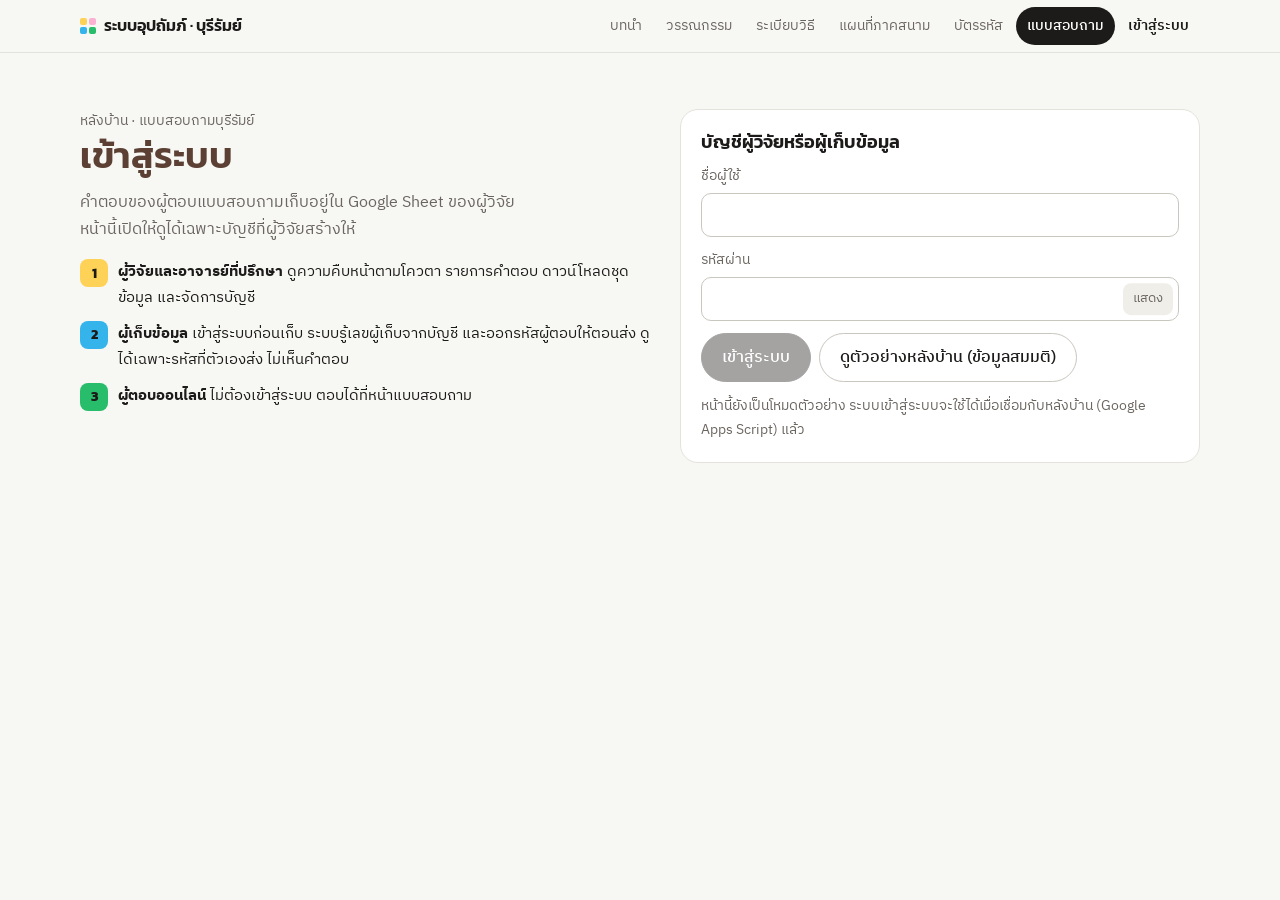
==== admin/index.html @ f00ac682 "Sign-in for researchers and enumerators, server-issued respondent codes, admin page on the site - /a" ====
<!DOCTYPE html>
<html lang="th">
<head>
<meta charset="utf-8">
<meta name="viewport" content="width=device-width, initial-scale=1, viewport-fit=cover">
<title>หลังบ้าน · เข้าสู่ระบบ</title>
<meta name="description" content="เข้าสู่ระบบสำหรับผู้วิจัยและผู้เก็บข้อมูล ข้อมูลคำตอบเปิดดูได้หลังเข้าสู่ระบบเท่านั้น">
<meta name="robots" content="noindex">
<link rel="preconnect" href="https://fonts.googleapis.com">
<link rel="preconnect" href="https://fonts.gstatic.com" crossorigin>
<link rel="stylesheet" href="https://fonts.googleapis.com/css2?family=Kanit:wght@500;600;700&family=IBM+Plex+Sans+Thai:wght@400;500;600&family=IBM+Plex+Mono:wght@400;500&display=swap">
<link rel="stylesheet" href="../assets/site.css">
<link rel="icon" href="data:image/svg+xml,%3Csvg xmlns='http://www.w3.org/2000/svg' viewBox='0 0 16 16'%3E%3Crect x='1' y='1' width='6' height='6' rx='1.5' fill='%23fed257'/%3E%3Crect x='9' y='1' width='6' height='6' rx='1.5' fill='%23fbb1d1'/%3E%3Crect x='1' y='9' width='6' height='6' rx='1.5' fill='%2335b4ec'/%3E%3Crect x='9' y='9' width='6' height='6' rx='1.5' fill='%2328bd6b'/%3E%3C/svg%3E">
<style>
/* Layout: sign-in gate → (admin) field-office console: status strip, district progress against quota, tabs; (enumerator) own account and sent codes */
main.wrap{display:grid;gap:18px;padding-top:24px}
.gate{display:grid;grid-template-columns:1.1fr 1fr;gap:28px;align-items:start;padding:32px 0}
.gate h1{font-size:clamp(1.6rem,1.2rem + 1.6vw,2.3rem);color:var(--brown)}
.gate .lead{color:var(--muted);margin-top:10px;max-width:46ch}
.gate ul{margin:16px 0 0;padding:0;list-style:none;display:grid;gap:10px}
.gate li{display:grid;grid-template-columns:28px 1fr;gap:10px;align-items:start;font-size:.95rem}
.gate li b.k{width:28px;height:28px;border-radius:8px;display:grid;place-items:center;font-family:var(--f-display);font-size:.85rem}
@media (max-width:820px){.gate{grid-template-columns:1fr;padding:12px 0}}
.head{display:flex;flex-wrap:wrap;gap:10px 16px;align-items:center;justify-content:space-between}
.head h1{font-size:1.4rem}
.who{display:flex;gap:8px;align-items:center;flex-wrap:wrap}
.btn.sm{padding:6px 14px;min-height:36px;font-size:.88rem}
.stats{display:grid;grid-template-columns:repeat(4,1fr);gap:12px}
.stat{background:var(--surface);border:1px solid var(--line);border-radius:18px;padding:14px 16px;display:grid;gap:2px}
.stat b{font-family:var(--f-mono);font-size:1.7rem;font-weight:500;line-height:1.2}
.stat span{font-size:.84rem;color:var(--muted)}
.stat .bar{height:6px;border-radius:3px;background:var(--sunk);overflow:hidden;margin-top:6px}.stat .bar i{display:block;height:100%;background:var(--ink)}
@media (max-width:760px){.stats{grid-template-columns:1fr 1fr}}
.dists{display:grid;grid-template-columns:repeat(4,1fr);gap:12px}
@media (max-width:900px){.dists{grid-template-columns:1fr 1fr}}@media (max-width:520px){.dists{grid-template-columns:1fr}}
.dist{background:var(--surface);border:1px solid var(--line);border-radius:18px;padding:14px 16px;display:grid;gap:8px}
.dist .top{display:flex;justify-content:space-between;align-items:baseline;gap:8px}
.cells{display:grid;grid-template-columns:repeat(4,1fr);gap:6px}
.cell{display:grid;gap:3px;font-size:.74rem;color:var(--muted)}
.cell .m{height:34px;border-radius:8px;background:var(--sunk);position:relative;overflow:hidden}
.cell .m i{position:absolute;inset:auto 0 0 0;background:var(--mg);opacity:.85}
.cell.o .m i{background:var(--nk)}
.cell .v{font-family:var(--f-mono);color:var(--ink);font-size:.78rem}
.cell.full .v{color:var(--mint-ink);font-weight:600}
.tabs{display:flex;gap:4px;border-bottom:1px solid var(--line);overflow-x:auto;scrollbar-width:none}
.tab{appearance:none;border:0;background:none;font:inherit;padding:10px 14px;color:var(--muted);cursor:pointer;border-bottom:2px solid transparent;white-space:nowrap}
.tab[aria-selected="true"]{color:var(--ink);border-bottom-color:var(--ink);font-weight:600}
.panel{display:grid;gap:12px}.panel[hidden]{display:none}
.tools{display:flex;gap:8px;flex-wrap:wrap;align-items:center}
.tools input:not([type=checkbox]),.tools select{font:inherit;border:1px solid var(--line2);border-radius:10px;padding:7px 10px;min-height:40px;background:var(--surface);color:var(--ink)}
.tscroll{max-height:70vh}
.tscroll th{position:sticky;top:0;z-index:1}
td,th{white-space:nowrap;padding:8px 12px}
tr.click{cursor:pointer}tr.click:hover td{background:var(--mint-soft)}
.flag{color:var(--warn);font-weight:600}
.prog{display:inline-block;width:70px;height:6px;border-radius:3px;background:var(--sunk);vertical-align:middle;margin-left:6px;overflow:hidden}.prog i{display:block;height:100%;background:var(--ink)}
.empty{padding:28px;text-align:center;color:var(--muted)}
.danger-zone{border:1px solid #e6b7b9;background:#fdf3f3;border-radius:16px;padding:14px 16px;display:grid;gap:8px}
.form-row{display:grid;grid-template-columns:1fr 1.3fr 1fr .8fr auto;gap:10px;align-items:end}
.form-row label{display:grid;gap:4px;font-size:.84rem;color:var(--muted)}
@media (max-width:860px){.form-row{grid-template-columns:1fr 1fr}.form-row .btn{grid-column:1/-1}}
.st-on{color:var(--good);font-weight:600}.st-off{color:var(--bad)}
.temp{font-family:var(--f-mono);font-size:1.5rem;letter-spacing:.06em;background:var(--mint);border:1px solid var(--mint-line);color:var(--mint-ink);border-radius:12px;padding:10px 14px;text-align:center}
dialog{border:0;border-radius:18px;padding:0;max-width:min(720px,94vw);width:100%;box-shadow:0 30px 80px -30px rgba(0,0,0,.5)}
dialog::backdrop{background:rgba(20,18,16,.35)}
dialog .in{padding:18px;display:grid;gap:10px}
dialog pre{font-family:var(--f-mono);font-size:.76rem;background:var(--sunk);border-radius:10px;padding:10px;max-height:60vh;overflow:auto;white-space:pre-wrap;word-break:break-all;margin:0}
#msg:empty{display:none}
#loginbox .login{max-width:none}
.grid2{display:grid;grid-template-columns:1fr 1fr;gap:16px}@media (max-width:820px){.grid2{grid-template-columns:1fr}}
</style>
</head>
<body>
<nav class="site-nav" aria-label="เมนูหลัก"><div class="wrap"><a class="brand" href="../"><i aria-hidden="true"><b style="background:#fed257"></b><b style="background:#fbb1d1"></b><b style="background:#35b4ec"></b><b style="background:#28bd6b"></b></i>ระบบอุปถัมภ์ · บุรีรัมย์</a><ul><li><a class="nl" href="../#intro">บทนำ</a></li><li><a class="nl" href="../#lit">วรรณกรรม</a></li><li><a class="nl" href="../#method">ระเบียบวิธี</a></li><li><a class="nl" href="../field/">แผนที่ภาคสนาม</a></li><li><a class="nl" href="../codes/">บัตรรหัส</a></li><li><a class="nl cta" href="../survey/">แบบสอบถาม</a></li><li><a class="nl" href="../admin/" aria-current="page">เข้าสู่ระบบ</a></li></ul></div></nav>
<main class="wrap" id="root" aria-live="polite"></main>
<dialog id="dlg"><div class="in"><div style="display:flex;justify-content:space-between;align-items:center;gap:8px"><h3 id="dlgT"></h3><button class="btn sm" id="dlgX">ปิด</button></div><div id="dlgB"></div></div></dialog>
<script src="../assets/config.js"></script>
<script>window.LGU_DATA = {"lgus":[{"code":"N01","n":"ทน.บุรีรัมย์","d":"เมืองบุรีรัมย์","k":"nk","t":["ในเมือง","อิสาณ","เสม็ด"],"target":{"300":[4,4,14,16],"440":[7,5,20,24],"880":[13,11,40,47]}},{"code":"M02","n":"ทม.ชุมเห็ด","d":"เมืองบุรีรัมย์","k":"mg","t":["ชุมเห็ด"],"target":{"300":[2,1,6,7],"440":[2,2,8,10],"880":[5,4,17,20]}},{"code":"M03","n":"ทม.บ้านบัว","d":"เมืองบุรีรัมย์","k":"mg","t":["บ้านบัว"],"target":{"300":[1,1,3,4],"440":[1,1,5,5],"880":[2,2,9,10]}},{"code":"M04","n":"ทม.สวายจีก","d":"เมืองบุรีรัมย์","k":"mg","t":["สวายจีก"],"target":{"300":[1,1,3,4],"440":[1,1,5,5],"880":[3,3,10,11]}},{"code":"T05","n":"ทต.หลักเขต","d":"เมืองบุรีรัมย์","k":"tb","t":["หลักเขต"],"target":{"300":[1,1,2,2],"440":[1,1,3,3],"880":[2,2,6,6]}},{"code":"T06","n":"ทต.หนองตาด","d":"เมืองบุรีรัมย์","k":"tb","t":["หนองตาด"],"target":{"300":[1,1,3,4],"440":[1,1,5,5],"880":[3,3,10,11]}},{"code":"T07","n":"ทต.บัวทอง","d":"เมืองบุรีรัมย์","k":"tb","t":["บัวทอง"],"target":{"300":[0,0,2,2],"440":[1,1,3,3],"880":[2,1,6,6]}},{"code":"T08","n":"ทต.กระสัง","d":"เมืองบุรีรัมย์","k":"tb","t":["กระสัง"],"target":{"300":[1,1,2,3],"440":[1,1,3,4],"880":[2,2,7,7]}},{"code":"A09","n":"อบต.เสม็ด","d":"เมืองบุรีรัมย์","k":"ao","t":["เสม็ด"],"target":{"300":[1,1,4,4],"440":[1,1,5,6],"880":[3,3,11,11]}},{"code":"A10","n":"อบต.สะแกโพรง","d":"เมืองบุรีรัมย์","k":"ao","t":["สะแกโพรง"],"target":{"300":[1,1,4,4],"440":[2,2,6,6],"880":[3,3,12,12]}},{"code":"A11","n":"อบต.บ้านยาง","d":"เมืองบุรีรัมย์","k":"ao","t":["บ้านยาง"],"target":{"300":[1,1,4,4],"440":[2,2,6,6],"880":[3,5,11,13]}},{"code":"A12","n":"อบต.พระครู","d":"เมืองบุรีรัมย์","k":"ao","t":["พระครู"],"target":{"300":[0,0,2,2],"440":[1,1,3,3],"880":[2,1,6,7]}},{"code":"A13","n":"อบต.ถลุงเหล็ก","d":"เมืองบุรีรัมย์","k":"ao","t":["ถลุงเหล็ก"],"target":{"300":[0,0,2,2],"440":[1,1,3,3],"880":[1,1,5,5]}},{"code":"A14","n":"อบต.ลุมปุ๊ก","d":"เมืองบุรีรัมย์","k":"ao","t":["ลุมปุ๊ก"],"target":{"300":[1,1,3,3],"440":[1,1,4,4],"880":[2,2,8,8]}},{"code":"A15","n":"อบต.สองห้อง","d":"เมืองบุรีรัมย์","k":"ao","t":["สองห้อง"],"target":{"300":[1,1,2,2],"440":[1,1,3,3],"880":[2,2,6,7]}},{"code":"A16","n":"อบต.สะแกซำ","d":"เมืองบุรีรัมย์","k":"ao","t":["สะแกซำ"],"target":{"300":[1,1,3,3],"440":[1,1,5,5],"880":[2,2,9,9]}},{"code":"A17","n":"อบต.กลันทา","d":"เมืองบุรีรัมย์","k":"ao","t":["กลันทา"],"target":{"300":[0,0,2,2],"440":[1,1,3,3],"880":[1,1,6,7]}},{"code":"A18","n":"อบต.เมืองฝาง","d":"เมืองบุรีรัมย์","k":"ao","t":["เมืองฝาง"],"target":{"300":[1,1,2,2],"440":[1,1,3,4],"880":[2,2,7,7]}},{"code":"T19","n":"ทต.สตึก","d":"สตึก","k":"tb","t":["สตึก","นิคม"],"target":{"300":[1,1,3,3],"440":[1,1,5,5],"880":[2,2,9,10]}},{"code":"T20","n":"ทต.ศรีสตึก","d":"สตึก","k":"tb","t":["สตึก"],"target":{"300":[1,1,2,2],"440":[1,1,3,4],"880":[2,2,7,7]}},{"code":"T21","n":"ทต.ดอนมนต์","d":"สตึก","k":"tb","t":["ดอนมนต์"],"target":{"300":[0,0,2,2],"440":[1,1,3,3],"880":[1,1,5,5]}},{"code":"T22","n":"ทต.สะแก","d":"สตึก","k":"tb","t":["สะแก"],"target":{"300":[1,0,2,2],"440":[1,1,3,3],"880":[2,2,7,7]}},{"code":"A23","n":"อบต.นิคม","d":"สตึก","k":"ao","t":["นิคม"],"target":{"300":[1,1,3,3],"440":[1,1,4,4],"880":[2,2,9,9]}},{"code":"A24","n":"อบต.ทุ่งวัง","d":"สตึก","k":"ao","t":["ทุ่งวัง"],"target":{"300":[1,1,2,3],"440":[1,1,4,4],"880":[2,2,7,8]}},{"code":"A25","n":"อบต.เมืองแก","d":"สตึก","k":"ao","t":["เมืองแก"],"target":{"300":[1,1,4,4],"440":[1,1,5,5],"880":[3,2,10,11]}},{"code":"A26","n":"อบต.หนองใหญ่","d":"สตึก","k":"ao","t":["หนองใหญ่"],"target":{"300":[1,1,3,3],"440":[1,1,4,4],"880":[2,2,8,8]}},{"code":"A27","n":"อบต.ร่อนทอง","d":"สตึก","k":"ao","t":["ร่อนทอง"],"target":{"300":[1,1,4,4],"440":[1,1,5,5],"880":[3,3,10,11]}},{"code":"A28","n":"อบต.ชุมแสง","d":"สตึก","k":"ao","t":["ชุมแสง"],"target":{"300":[1,1,3,3],"440":[1,1,4,5],"880":[2,3,9,9]}},{"code":"A29","n":"อบต.ท่าม่วง","d":"สตึก","k":"ao","t":["ท่าม่วง"],"target":{"300":[0,0,2,2],"440":[1,1,3,3],"880":[1,1,5,6]}},{"code":"A30","n":"อบต.สนามชัย","d":"สตึก","k":"ao","t":["สนามชัย"],"target":{"300":[0,0,2,2],"440":[1,1,3,3],"880":[2,1,6,6]}},{"code":"A31","n":"อบต.กระสัง","d":"สตึก","k":"ao","t":["กระสัง"],"target":{"300":[0,0,1,1],"440":[1,0,2,2],"880":[1,1,4,4]}},{"code":"T32","n":"ทต.บ้านด่าน","d":"บ้านด่าน","k":"tb","t":["บ้านด่าน"],"target":{"300":[1,1,3,4],"440":[1,1,5,5],"880":[3,3,10,12]}},{"code":"T33","n":"ทต.ปราสาท","d":"บ้านด่าน","k":"tb","t":["ปราสาท"],"target":{"300":[1,1,3,3],"440":[1,1,4,4],"880":[2,2,7,8]}},{"code":"A34","n":"อบต.วังเหนือ","d":"บ้านด่าน","k":"ao","t":["วังเหนือ"],"target":{"300":[0,0,1,1],"440":[1,0,2,2],"880":[1,1,4,4]}},{"code":"A35","n":"อบต.โนนขวาง","d":"บ้านด่าน","k":"ao","t":["โนนขวาง"],"target":{"300":[0,0,2,2],"440":[1,1,2,3],"880":[1,1,5,5]}},{"code":"T36","n":"ทต.แคนดง","d":"แคนดง","k":"tb","t":["แคนดง"],"target":{"300":[0,0,2,2],"440":[0,0,2,2],"880":[1,1,5,5]}},{"code":"T37","n":"ทต.หัวฝาย","d":"แคนดง","k":"tb","t":["หัวฝาย"],"target":{"300":[1,1,2,2],"440":[1,1,3,3],"880":[2,2,7,7]}},{"code":"A38","n":"อบต.แคนดง","d":"แคนดง","k":"ao","t":["แคนดง"],"target":{"300":[0,1,2,2],"440":[1,1,3,3],"880":[1,2,5,6]}},{"code":"A39","n":"อบต.ดงพลอง","d":"แคนดง","k":"ao","t":["ดงพลอง"],"target":{"300":[1,1,2,2],"440":[1,1,3,3],"880":[2,2,6,6]}},{"code":"A40","n":"อบต.สระบัว","d":"แคนดง","k":"ao","t":["สระบัว"],"target":{"300":[0,0,2,2],"440":[1,1,3,3],"880":[1,1,5,5]}}],"district":{"300":{"เมืองบุรีรัมย์":[18,17,63,70],"สตึก":[9,8,33,34],"บ้านด่าน":[2,2,9,10],"แคนดง":[2,3,10,10]},"440":{"เมืองบุรีรัมย์":[27,25,93,102],"สตึก":[13,12,48,50],"บ้านด่าน":[4,3,13,14],"แคนดง":[4,4,14,14]},"880":{"เมืองบุรีรัมย์":[53,50,186,204],"สตึก":[25,24,96,101],"บ้านด่าน":[7,7,26,29],"แคนดง":[7,8,28,29]}}};</script>
<script src="../assets/auth.js"></script>
<script>
(function () {
  "use strict";
  var $ = function (s, el) { return (el || document).querySelector(s); }, esc = Auth.esc, root = $("#root");
  var DIST = ["เมืองบุรีรัมย์", "สตึก", "บ้านด่าน", "แคนดง"], CELL = ["Gen Z ชาย", "Gen Z หญิง", "รุ่นอื่น ชาย", "รุ่นอื่น หญิง"];
  var RE = /^([ZYXB])([NMTAU])(\d{2})-(\d{2})(\d{2})-([1-9])(\d{2})$/;
  var D = null, CONTACTS = null, USERS = null, TIER = 440, TAB = "pl";
  var demo = function () { var s = Auth.get(); return !!(s && s.demo); };

  /* ---------- API, or invented data when the page is not connected yet ---------- */
  function api(action, body) {
    if (!demo()) return Auth.api(action, body);
    return Promise.resolve(DEMO_API(action, body || {}));
  }
  var DEMO_STATE = null;
  function DEMO_API(a, b) {
    if (!DEMO_STATE) DEMO_STATE = demoData();
    var S = DEMO_STATE;
    if (a === "data") return { ok: true, rows: S.rows, lgus: LGU_DATA.lgus, district: LGU_DATA.district, contacts: S.contacts.length, accept: false, deleteBy: "2570-06-30", sheetUrl: "#", me: Auth.get().user };
    if (a === "users") return { ok: true, users: S.users };
    if (a === "contacts") return { ok: true, contacts: S.contacts };
    if (a === "detail") return { ok: true, json: JSON.stringify({ answers: { "1": 2530, "2": 2, "3": { a: "สตึก", t: "สตึก" }, "4": "ทต.สตึก", "16": 3, "31": 2 }, ipc: { I: 28, P: 31, C: 17 } }) };
    if (a === "mine") return { ok: true, rows: S.rows.slice(0, 6).map(function (r) { return { code: r.code, ref: "A1B2C3D4", received: r.received, test: true }; }) };
    if (a === "addUser" || a === "resetPassword") return { ok: true, username: b.username, tempPassword: "demo1-pass2" };
    return { ok: false, error: "โหมดตัวอย่าง: คำสั่งนี้ใช้ได้เมื่อเชื่อมหลังบ้านแล้ว" };
  }
  function demoData() {
    var L = LGU_DATA.lgus, rows = [], seq = {}, now = new Date();
    for (var i = 0; i < 132; i++) {
      var l = L[Math.floor(Math.random() * L.length)], d = new Date(now.getTime() - Math.floor(Math.random() * 6) * 864e5);
      var ddmm = ("0" + d.getDate()).slice(-2) + ("0" + (d.getMonth() + 1)).slice(-2), en = 1 + Math.floor(Math.random() * 4), k = ddmm + en;
      seq[k] = (seq[k] || 0) + 1; var g = "ZYXB"[Math.floor(Math.random() * 4)];
      rows.push({ code: g + l.code + "-" + ddmm + "-" + en + ("0" + seq[k]).slice(-2), collector: "enum" + en, received: d.toISOString(), test: true, flag: Math.random() < .02 ? "อาจซ้ำกับ …" : "", sex: 1 + Math.floor(Math.random() * 2), district: l.d, tambon: l.t[0], mode: Math.random() < .7 ? 1 : 0, I: 10 + Math.floor(Math.random() * 30), P: 5 + Math.floor(Math.random() * 35), C: 5 + Math.floor(Math.random() * 35), phase2: Math.random() < .25 });
    }
    var contacts = rows.filter(function (r) { return r.phase2; }).map(function (r) { return { code: r.code, phone: "08" + Math.floor(10000000 + Math.random() * 89999999), time: "เย็น", consented: r.received, deleteBy: "2570-06-30" }; });
    var users = [{ username: "kobphat", name: "กอบพัชร์", role: "admin", enumerator: 1, active: true, lastLogin: now.toISOString() }, { username: "woranista", name: "วรนิษฐา", role: "admin", enumerator: 2, active: true, lastLogin: now.toISOString() },
      { username: "advisor", name: "อาจารย์ที่ปรึกษา", role: "admin", enumerator: 0, active: true, lastLogin: "" }, { username: "enum3", name: "ผู้ช่วยวิจัย 3", role: "enumerator", enumerator: 3, active: true, lastLogin: "" }, { username: "enum4", name: "ผู้ช่วยวิจัย 4", role: "enumerator", enumerator: 4, active: false, lastLogin: "" }];
    return { rows: rows, contacts: contacts, users: users };
  }

  function msg(t, bad) { var m = $("#msg"); if (!m) return; m.textContent = t || ""; m.style.color = bad ? "var(--bad)" : "var(--muted)"; }
  function fail(j) { if (j.auth) return start(); msg(j.error || "ทำรายการไม่สำเร็จ", true); }
  function parse(code) { var m = RE.exec(code); return m ? { gen: m[1], lgu: m[2] + m[3], ddmm: m[4] + m[5], en: m[6], seq: m[7] } : null; }
  function cellOf(r, p) { if (r.sex !== 1 && r.sex !== 2) return -1; return (p.gen === "Z" ? 0 : 2) + (r.sex === 2 ? 1 : 0); }
  function stat(v, l, f, color) { return '<div class="stat"><b' + (color ? ' style="color:' + color + '"' : '') + '>' + v + '</b><span>' + l + '</span>' + (f != null ? '<div class="bar"><i style="width:' + Math.min(100, f * 100).toFixed(1) + '%"></i></div>' : '') + '</div>'; }
  function dialog(title, html) { $("#dlgT").textContent = title; $("#dlgB").innerHTML = html; $("#dlg").showModal(); }
  $("#dlgX").onclick = function () { $("#dlg").close(); };

  /* ---------- gate ---------- */
  function start() {
    var s = Auth.get();
    if (!s || s.user.mustChange) return gate();
    if (s.user.role === "admin") return loadAdmin();
    return enumeratorView();
  }
  function gate() {
    root.innerHTML = '<section class="gate"><div><p class="small muted">หลังบ้าน · แบบสอบถามบุรีรัมย์</p><h1>เข้าสู่ระบบ</h1>' +
      '<p class="lead">คำตอบของผู้ตอบแบบสอบถามเก็บอยู่ใน Google Sheet ของผู้วิจัย หน้านี้เปิดให้ดูได้เฉพาะบัญชีที่ผู้วิจัยสร้างให้</p><ul>' +
      '<li><b class="k" style="background:var(--s-yellow)">1</b><span><b>ผู้วิจัยและอาจารย์ที่ปรึกษา</b> ดูความคืบหน้าตามโควตา รายการคำตอบ ดาวน์โหลดชุดข้อมูล และจัดการบัญชี</span></li>' +
      '<li><b class="k" style="background:var(--s-blue)">2</b><span><b>ผู้เก็บข้อมูล</b> เข้าสู่ระบบก่อนเก็บ ระบบรู้เลขผู้เก็บจากบัญชี และออกรหัสผู้ตอบให้ตอนส่ง ดูได้เฉพาะรหัสที่ตัวเองส่ง ไม่เห็นคำตอบ</span></li>' +
      '<li><b class="k" style="background:var(--s-green)">3</b><span><b>ผู้ตอบออนไลน์</b> ไม่ต้องเข้าสู่ระบบ ตอบได้ที่หน้าแบบสอบถาม</span></li></ul></div>' +
      '<div class="card" id="loginbox"></div></section>';
    Auth.form($("#loginbox"), { title: "บัญชีผู้วิจัยหรือผู้เก็บข้อมูล", onDone: start,
      demo: { label: "ดูตัวอย่างหลังบ้าน (ข้อมูลสมมติ)", user: { username: "demo-admin", name: "ผู้ดูแลสาธิต", role: "admin", enumerator: 1 } } });
  }
  function headBar(title, sub) {
    var s = Auth.get(), u = s.user;
    return '<header class="head"><div><h1>' + title + '</h1><p class="small muted">' + sub + '</p></div><div class="who">' +
      (s.demo ? '<span class="chip warn"><i></i>ข้อมูลสมมติ</span>' : '') + '<span class="chip">' + esc(u.name || u.username) + ' · ' + (u.role === "admin" ? "ผู้ดูแล" : "ผู้เก็บข้อมูล") + (u.enumerator ? " เลข " + u.enumerator : "") + '</span>' +
      '<button class="btn sm" id="pw">เปลี่ยนรหัสผ่าน</button><button class="btn sm" id="out">ออกจากระบบ</button></div></header><p id="msg" class="small" role="status"></p>';
  }
  function wireHead() {
    $("#out").onclick = function () { Auth.clear(); DEMO_STATE = null; D = CONTACTS = USERS = null; start(); };
    $("#pw").onclick = function () {
      if (demo()) return msg("โหมดตัวอย่าง: เปลี่ยนรหัสผ่านได้เมื่อเชื่อมหลังบ้านแล้ว", true);
      dialog("เปลี่ยนรหัสผ่าน", '<form class="login" id="cpw"><label class="fld"><span>รหัสผ่านเดิม</span><input class="txt" type="password" name="o" autocomplete="current-password"></label><label class="fld"><span>รหัสผ่านใหม่ (อย่างน้อย 8 ตัว)</span><input class="txt" type="password" name="n" autocomplete="new-password"></label><label class="fld"><span>พิมพ์รหัสผ่านใหม่อีกครั้ง</span><input class="txt" type="password" name="n2" autocomplete="new-password"></label><p class="err small" role="alert"></p><div class="row"><button class="btn primary">บันทึก</button></div></form>');
      var f = $("#cpw"); f.onsubmit = function (e) { e.preventDefault(); var er = $(".err", f);
        if (f.n.value.length < 8) return er.textContent = "รหัสผ่านใหม่ต้องยาวอย่างน้อย 8 ตัว"; if (f.n.value !== f.n2.value) return er.textContent = "รหัสผ่านใหม่สองช่องไม่ตรงกัน";
        Auth.changePassword(f.o.value, f.n.value).then(function (j) { if (!j.ok) { er.textContent = j.error; if (j.auth) { $("#dlg").close(); start(); } return; } $("#dlg").close(); msg("เปลี่ยนรหัสผ่านแล้ว เครื่องอื่นที่เคยเข้าไว้จะต้องเข้าสู่ระบบใหม่"); }); };
    };
  }

  /* ---------- enumerator ---------- */
  function enumeratorView() {
    var u = Auth.get().user;
    root.innerHTML = headBar("บัญชีผู้เก็บข้อมูล", "ดูได้เฉพาะรหัสผู้ตอบที่บัญชีนี้ส่ง ไม่มีคำตอบหรือเบอร์โทร") +
      '<div class="grid2"><div class="card" style="display:grid;gap:10px"><h3>เริ่มเก็บข้อมูล</h3><p class="small muted">' + (u.enumerator ? "บัญชีนี้เป็นผู้เก็บเลข <b>" + u.enumerator + "</b> ทุกฟอร์มที่ส่งจะได้รหัสที่มีเลขนี้" : "บัญชีนี้ยังไม่มีเลขผู้เก็บ ติดต่อผู้วิจัย") + '</p><div><a class="btn primary" href="../survey/">ไปหน้าแบบสอบถาม</a></div></div>' +
      '<div class="card small" style="display:grid;gap:6px"><b>เขียนรหัสลงฟอร์มกระดาษ</b><p class="muted">ฟอร์มที่ผู้ตอบกรอกเอง ให้คีย์เข้าหน้าแบบสอบถามแบบ “คีย์จากฟอร์มกระดาษ” เมื่อส่งสำเร็จ ระบบจะออกรหัส ให้เขียนรหัสนั้นที่มุมขวาบนของฟอร์ม ถ้ายังส่งไม่ได้ ให้เขียนเลขอ้างอิงไว้ก่อน แล้วจับคู่กับรายการด้านล่าง</p></div></div>' +
      '<section class="panel"><div class="tools"><h3>ฟอร์มที่บัญชีนี้ส่งแล้ว</h3><button class="btn sm" id="rl">รีเฟรช</button></div><div class="tscroll"><table><thead><tr><th>รับเมื่อ</th><th>รหัสผู้ตอบ</th><th>เลขอ้างอิง</th></tr></thead><tbody id="mb"><tr><td colspan="3" class="empty">กำลังโหลด…</td></tr></tbody></table></div></section>';
    wireHead();
    var load = function () { api("mine").then(function (j) { if (!j.ok) return fail(j);
      $("#mb").innerHTML = j.rows.length ? j.rows.map(function (r) { return '<tr><td class="num">' + esc((r.received || "").replace("T", " ").slice(0, 16)) + '</td><td class="num"><b>' + esc(r.code) + '</b>' + (r.test ? ' <span class="chip">ทดสอบ</span>' : '') + '</td><td class="num">' + esc(String(r.ref).replace(/-/g, "").slice(0, 8).toUpperCase()) + '</td></tr>'; }).join("") : '<tr><td colspan="3" class="empty">ยังไม่มีฟอร์มที่ส่ง</td></tr>'; }); };
    $("#rl").onclick = load; load();
  }

  /* ---------- admin ---------- */
  function loadAdmin() {
    root.innerHTML = headBar("หลังบ้านแบบสอบถาม", "ระบบอุปถัมภ์ · บุรีรัมย์ · ข้อมูลจาก Google Sheet ของผู้วิจัย") + '<p class="empty">กำลังโหลดข้อมูล…</p>';
    wireHead();
    api("data").then(function (j) { if (!j.ok) return fail(j); D = j; renderAdmin(); });
  }
  function rows() { return D.rows.filter(function (r) { return $("#showTest").checked || !r.test; }).map(function (r) { r.p = parse(r.code); return r; }).filter(function (r) { return r.p; }); }
  function renderAdmin() {
    root.innerHTML = headBar("หลังบ้านแบบสอบถาม", "ระบบอุปถัมภ์ · บุรีรัมย์ · ข้อมูลจาก Google Sheet ของผู้วิจัย") +
      '<div class="tools"><span class="chip ' + (D.accept ? "mint" : "warn") + '"><i></i>' + (D.accept ? "เปิดรับข้อมูลจริงแล้ว" : "ยังไม่เปิดรับข้อมูลจริง (รับเฉพาะข้อมูลทดสอบ)") + '</span>' +
      '<label class="chip"><input type="checkbox" id="showTest"' + (D.accept ? "" : " checked") + '> แสดงข้อมูลทดสอบ</label>' +
      '<label class="chip">เป้า <select id="tier" style="border:0;background:none;font:inherit;color:inherit;min-height:0;padding:0"><option value="300">300</option><option value="440" selected>440</option><option value="880">880</option></select></label>' +
      '<button class="btn sm" id="reload">รีเฟรช</button></div>' +
      '<section class="stats" id="stats"></section><section class="dists" id="dists" aria-label="ความคืบหน้ารายอำเภอ"></section>' +
      '<nav class="tabs" role="tablist">' + [["pl", "ราย อปท."], ["pr", "รายการคำตอบ"], ["pe", "ผู้เก็บ × วัน"], ["pc", "ผู้ยินดีให้สัมภาษณ์"], ["pu", "บัญชีผู้ใช้"], ["px", "ดาวน์โหลดข้อมูล"], ["ps", "ตั้งค่าและทดสอบ"]].map(function (t) { return '<button class="tab" role="tab" aria-selected="' + (t[0] === TAB) + '" data-p="' + t[0] + '">' + t[1] + '</button>'; }).join("") + '</nav>' +
      ["pl", "pr", "pe", "pc", "pu", "px", "ps"].map(function (k) { return '<section class="panel" id="' + k + '"' + (k === TAB ? "" : " hidden") + '></section>'; }).join("");
    wireHead();
    $("#tier").value = String(TIER);
    $("#reload").onclick = loadAdmin; $("#showTest").onchange = draw; $("#tier").onchange = function () { TIER = +this.value; draw(); };
    document.querySelectorAll(".tab").forEach(function (t) { t.onclick = function () { TAB = t.dataset.p; document.querySelectorAll(".tab").forEach(function (x) { x.setAttribute("aria-selected", x === t); $("#" + x.dataset.p).hidden = x !== t; }); if (TAB === "pu") renderUsers(); }; });
    draw();
  }
  function draw() {
    var R = rows(), today = new Date(), dd = ("0" + today.getDate()).slice(-2) + ("0" + (today.getMonth() + 1)).slice(-2);
    var nToday = R.filter(function (r) { return r.p.ddmm === dd; }).length, flags = R.filter(function (r) { return r.flag; }).length;
    $("#stats").innerHTML = stat(R.length, "เก็บแล้ว จากเป้า " + TIER, R.length / TIER) + stat(nToday, "เก็บวันนี้ (" + dd.slice(0, 2) + "/" + dd.slice(2) + ")") +
      stat(R.filter(function (r) { return r.phase2; }).length, "ยินดีให้สัมภาษณ์รอบ 2 · มีเบอร์ " + D.contacts) + stat(flags, "ธงอาจตอบซ้ำ", null, flags ? "var(--warn)" : "");
    var byL = {}; D.lgus.forEach(function (l) { byL[l.code] = [0, 0, 0, 0]; });
    R.forEach(function (r) { var c = cellOf(r, r.p); if (c >= 0 && byL[r.p.lgu]) byL[r.p.lgu][c]++; });
    $("#dists").innerHTML = DIST.map(function (d) {
      var tgt = D.district[TIER][d], got = [0, 0, 0, 0]; D.lgus.filter(function (l) { return l.d === d; }).forEach(function (l) { byL[l.code].forEach(function (v, i) { got[i] += v; }); });
      var tot = got.reduce(function (a, b) { return a + b; }, 0), T = tgt.reduce(function (a, b) { return a + b; }, 0);
      return '<div class="dist"><div class="top"><h3>อ.' + d + '</h3><span class="num">' + tot + ' / ' + T + '</span></div><div class="cells">' +
        CELL.map(function (n, i) { var f = Math.min(1, tgt[i] ? got[i] / tgt[i] : 0); return '<div class="cell' + (i > 1 ? " o" : "") + (got[i] >= tgt[i] ? " full" : "") + '"><div class="m"><i style="height:' + (f * 100).toFixed(0) + '%"></i></div><span class="v">' + got[i] + '/' + tgt[i] + '</span><span>' + n + '</span></div>'; }).join("") + '</div></div>';
    }).join("");
    $("#pl").innerHTML = '<p class="small muted">เป้าราย อปท. ตามแผนที่ภาคสนาม (เป้า ' + TIER + ') · ช่องเป็น ได้/เป้า · ' + R.filter(function (r) { return r.p.lgu === "U00"; }).length + ' ชุดไม่ทราบ อปท. (U00)</p><div class="tscroll"><table><thead><tr><th>รหัส</th><th>อปท.</th><th>อำเภอ</th>' + CELL.map(function (c) { return '<th class="r">' + c + '</th>'; }).join("") + '<th class="r">รวม</th></tr></thead><tbody>' +
      D.lgus.map(function (l) { var t = l.target[TIER], g = byL[l.code], G = g.reduce(function (a, b) { return a + b; }, 0), TT = t.reduce(function (a, b) { return a + b; }, 0);
        return '<tr><td class="num">' + l.code + '</td><td>' + esc(l.n) + '</td><td>' + esc(l.d) + '</td>' + t.map(function (v, i) { return '<td class="r num"' + (g[i] >= v && v ? ' style="color:var(--mint-ink);font-weight:600"' : '') + '>' + g[i] + '/' + v + '</td>'; }).join("") +
        '<td class="r num">' + G + '/' + TT + '<span class="prog"><i style="width:' + Math.min(100, TT ? G / TT * 100 : 0).toFixed(0) + '%"></i></span></td></tr>'; }).join("") + '</tbody></table></div>';
    var SEX = { 1: "ชาย", 2: "หญิง", 3: "ไม่ระบุ" }, MODE = { 0: "กระดาษ", 1: "อ่านให้ฟัง", 2: "ออนไลน์" };
    $("#pr").innerHTML = '<div class="tools"><input id="q" placeholder="ค้นหารหัส ตำบล ผู้เก็บ หรือธง" aria-label="ค้นหา"><span class="small muted">แตะแถวเพื่อดูคำตอบทั้งหมด</span></div><div class="tscroll"><table><thead><tr><th>รหัส</th><th>รับเมื่อ</th><th>อำเภอ</th><th>ตำบล</th><th>รุ่น</th><th>เพศ</th><th>วิธีตอบ</th><th>ผู้เก็บ</th><th class="r">I</th><th class="r">P</th><th class="r">C</th><th>ธง</th></tr></thead><tbody id="rb"></tbody></table></div>';
    var drawR = function () { var q = ($("#q").value || "").trim(); var L = R.filter(function (r) { return !q || (r.code + " " + r.tambon + " " + r.flag + " " + r.collector).indexOf(q) >= 0; }).sort(function (a, b) { return b.received < a.received ? -1 : 1; });
      $("#rb").innerHTML = L.length ? L.slice(0, 500).map(function (r) { return '<tr class="click" data-code="' + esc(r.code) + '"><td class="num">' + esc(r.code) + (r.test ? ' <span class="chip">ทดสอบ</span>' : '') + '</td><td class="num">' + esc((r.received || "").replace("T", " ").slice(0, 16)) + '</td><td>' + esc(r.district) + '</td><td>' + esc(r.tambon) + '</td><td>' + r.p.gen + '</td><td>' + (SEX[r.sex] || "-") + '</td><td>' + (MODE[r.mode] || "-") + '</td><td>' + (r.p.en === "9" ? "ออนไลน์" : esc(r.collector || r.p.en)) + '</td><td class="r num">' + esc(r.I) + '</td><td class="r num">' + esc(r.P) + '</td><td class="r num">' + esc(r.C) + '</td><td class="flag">' + esc(r.flag) + '</td></tr>'; }).join("") : '<tr><td colspan="12" class="empty">ยังไม่มีคำตอบ</td></tr>'; };
    drawR(); $("#q").oninput = drawR;
    $("#rb").onclick = function (e) { var tr = e.target.closest("tr[data-code]"); if (!tr) return; var c = tr.dataset.code; dialog(c, "<pre>กำลังโหลด…</pre>"); api("detail", { code: c }).then(function (j) { var t = j.json; try { t = JSON.stringify(JSON.parse(t), null, 1); } catch (x) {} $("#dlgB").innerHTML = "<pre>" + esc(t || "ไม่พบ") + "</pre>"; }); };
    var days = [], en = {}; R.forEach(function (r) { if (days.indexOf(r.p.ddmm) < 0) days.push(r.p.ddmm); var k = r.p.en; (en[k] = en[k] || {})[r.p.ddmm] = (en[k][r.p.ddmm] || 0) + 1; });
    days.sort(function (a, b) { return (a.slice(2) + a.slice(0, 2)) < (b.slice(2) + b.slice(0, 2)) ? -1 : 1; });
    var ens = Object.keys(en).sort();
    $("#pe").innerHTML = ens.length ? '<div class="tscroll"><table><thead><tr><th>ผู้เก็บ</th>' + days.map(function (d) { return '<th class="r num">' + d.slice(0, 2) + '/' + d.slice(2) + '</th>'; }).join("") + '<th class="r">รวม</th></tr></thead><tbody>' +
      ens.map(function (k) { var s = 0; return '<tr><td>' + (k === "9" ? "ออนไลน์ (9)" : "ผู้เก็บ " + k) + '</td>' + days.map(function (d) { var v = en[k][d] || 0; s += v; return '<td class="r num">' + (v || "") + '</td>'; }).join("") + '<td class="r num"><b>' + s + '</b></td></tr>'; }).join("") + '</tbody></table></div>' : '<p class="empty">ยังไม่มีคำตอบ</p>';
    renderContacts(); renderExport(); renderSettings(); if (TAB === "pu") renderUsers();
  }
  function renderContacts() {
    var P = $("#pc");
    if (!CONTACTS) { P.innerHTML = '<p class="small muted">เบอร์โทรเก็บแยกจากคำตอบ เปิดดูเมื่อจำเป็น ทุกครั้งที่เปิดจะถูกบันทึกในชีต “บันทึกระบบ” พร้อมชื่อผู้ใช้</p><div><button class="btn primary" id="openC">แสดงรายชื่อ ' + D.contacts + ' คน</button></div>';
      $("#openC").onclick = function () { api("contacts").then(function (j) { if (!j.ok) return fail(j); CONTACTS = j.contacts; renderContacts(); }); }; return; }
    var by = {}; D.rows.forEach(function (r) { by[r.code] = r; });
    P.innerHTML = '<div class="tools"><label class="small">เรียงตาม <select id="srt"><option value="P">คะแนน P สูงไปต่ำ</option><option value="code">รหัส</option></select></label><span class="small muted">แตะเบอร์เพื่อแสดงเต็ม</span></div><div class="tscroll"><table><thead><tr><th>รหัส</th><th>อำเภอ</th><th>รุ่น</th><th class="r">I</th><th class="r">P</th><th class="r">C</th><th>เบอร์</th><th>เวลาที่สะดวก</th><th>ลบภายใน</th></tr></thead><tbody id="cb"></tbody></table></div>';
    var drawC = function () { var k = $("#srt").value; var L = CONTACTS.map(function (c) { var r = by[c.code] || {}; return Object.assign({}, c, { d: r.district, P: r.P, I: r.I, C: r.C, test: r.test }); }).filter(function (c) { return $("#showTest").checked || !c.test; });
      L.sort(function (a, b) { return k === "P" ? (+b.P || 0) - (+a.P || 0) : a.code < b.code ? -1 : 1; });
      $("#cb").innerHTML = L.length ? L.map(function (c) { var p = c.phone, m = p.length > 4 ? p.slice(0, 3) + "-xxx-" + p.slice(-4) : p; return '<tr><td class="num">' + esc(c.code) + '</td><td>' + esc(c.d) + '</td><td>' + esc(c.code[0]) + '</td><td class="r num">' + esc(c.I) + '</td><td class="r num">' + esc(c.P) + '</td><td class="r num">' + esc(c.C) + '</td><td><button class="btn sm num" data-full="' + esc(p) + '">' + esc(m) + '</button></td><td>' + esc(c.time) + '</td><td class="num">' + esc(c.deleteBy) + '</td></tr>'; }).join("") : '<tr><td colspan="9" class="empty">ยังไม่มีผู้ให้เบอร์</td></tr>'; };
    drawC(); $("#srt").onchange = drawC; $("#cb").onclick = function (e) { var b = e.target.closest("button[data-full]"); if (b) b.textContent = b.dataset.full; };
  }
  function renderUsers() {
    var P = $("#pu");
    if (!USERS) { P.innerHTML = '<p class="empty">กำลังโหลดบัญชี…</p>'; api("users").then(function (j) { if (!j.ok) return fail(j); USERS = j.users; renderUsers(); }); return; }
    var me = Auth.get().user.username;
    P.innerHTML = '<div class="card" style="display:grid;gap:10px"><h3>เพิ่มบัญชี</h3><form class="form-row" id="add" autocomplete="off">' +
      '<label>ชื่อผู้ใช้ (a–z 0–9 . _ -)<input class="txt" name="username" required pattern="[a-z0-9._\\-]{3,20}" autocapitalize="none" spellcheck="false"></label>' +
      '<label>ชื่อที่แสดง<input class="txt" name="name" placeholder="เช่น ผู้ช่วยวิจัย 3"></label>' +
      '<label>สิทธิ์<select name="role"><option value="enumerator">ผู้เก็บข้อมูล</option><option value="admin">ผู้ดูแล (ดูข้อมูลได้)</option></select></label>' +
      '<label>เลขผู้เก็บ<select name="enumerator"><option value="">ไม่มี</option>' + [1, 2, 3, 4, 5, 6, 7, 8].map(function (n) { return '<option>' + n + '</option>'; }).join("") + '</select></label>' +
      '<button class="btn primary">สร้างบัญชี</button></form><p class="small muted">ระบบสร้างรหัสผ่านชั่วคราวให้ แสดงครั้งเดียว ส่งให้เจ้าของบัญชีทางช่องทางส่วนตัว เจ้าของบัญชีต้องตั้งรหัสใหม่ตอนเข้าครั้งแรก ผู้ดูแลที่จะเก็บข้อมูลด้วยให้กำหนดเลขผู้เก็บไว้ด้วย</p></div>' +
      '<div class="tscroll"><table><thead><tr><th>ชื่อผู้ใช้</th><th>ชื่อ</th><th>สิทธิ์</th><th>เลขผู้เก็บ</th><th>สถานะ</th><th>เข้าล่าสุด</th><th></th></tr></thead><tbody>' +
      USERS.map(function (u) { return '<tr data-u="' + esc(u.username) + '"><td class="num">' + esc(u.username) + (u.username === me ? ' <span class="chip">คุณ</span>' : '') + '</td><td>' + esc(u.name) + '</td><td>' + (u.role === "admin" ? "ผู้ดูแล" : "ผู้เก็บข้อมูล") + '</td>' +
        '<td><select data-k="enumerator" aria-label="เลขผู้เก็บ">' + ['<option value="0">-</option>'].concat([1, 2, 3, 4, 5, 6, 7, 8].map(function (n) { return '<option value="' + n + '"' + (u.enumerator === n ? " selected" : "") + '>' + n + '</option>'; })).join("") + '</select></td>' +
        '<td class="' + (u.active ? "st-on" : "st-off") + '">' + (u.active ? "ใช้งาน" : "ปิด") + (u.mustChange ? ' <span class="chip warn">รอตั้งรหัส</span>' : '') + '</td><td class="num small">' + esc((u.lastLogin || "-").replace("T", " ").slice(0, 16)) + '</td>' +
        '<td><button class="btn sm" data-a="reset">ตั้งรหัสชั่วคราว</button> ' + (u.username === me ? '' : '<button class="btn sm" data-a="toggle">' + (u.active ? "ปิดบัญชี" : "เปิดบัญชี") + '</button>') + '</td></tr>'; }).join("") + '</tbody></table></div>';
    var showTemp = function (j, what) { dialog(what, '<p>ชื่อผู้ใช้ <b class="num">' + esc(j.username) + '</b></p><div class="temp" id="tp">' + esc(j.tempPassword) + '</div><p class="small muted">รหัสนี้แสดงครั้งเดียว ส่งให้เจ้าของบัญชีทางช่องทางส่วนตัว ไม่ต้องเก็บไว้ที่อื่น เจ้าของบัญชีจะถูกให้ตั้งรหัสใหม่ตอนเข้าครั้งแรก</p><div><button class="btn" id="cp">คัดลอก</button></div>');
      $("#cp").onclick = function () { try { navigator.clipboard.writeText(j.tempPassword); this.textContent = "คัดลอกแล้ว"; } catch (x) {} }; };
    $("#add").onsubmit = function (e) { e.preventDefault(); var f = e.target;
      api("addUser", { username: f.username.value.trim().toLowerCase(), name: f.name.value.trim(), role: f.role.value, enumerator: +f.enumerator.value || 0 }).then(function (j) { if (!j.ok) return fail(j); msg(""); USERS = null; renderUsers(); showTemp(j, "สร้างบัญชีแล้ว"); }); };
    P.querySelector("tbody").onclick = function (e) { var b = e.target.closest("button[data-a]"); if (!b) return; var name = b.closest("tr").dataset.u, u = USERS.filter(function (x) { return x.username === name; })[0];
      if (b.dataset.a === "reset") { if (!confirm("ตั้งรหัสผ่านชั่วคราวใหม่ให้ " + name + "? รหัสเดิมใช้ไม่ได้ทันที")) return; api("resetPassword", { username: name }).then(function (j) { if (!j.ok) return fail(j); USERS = null; renderUsers(); showTemp(j, "รหัสผ่านชั่วคราวใหม่"); }); }
      if (b.dataset.a === "toggle") api("setUser", { username: name, active: !u.active }).then(function (j) { if (!j.ok) return fail(j); msg((u.active ? "ปิด" : "เปิด") + "บัญชี " + name + " แล้ว"); USERS = null; renderUsers(); }); };
    P.querySelector("tbody").onchange = function (e) { var s = e.target.closest("select[data-k]"); if (!s) return; var name = s.closest("tr").dataset.u;
      api("setUser", { username: name, enumerator: +s.value || 0 }).then(function (j) { if (!j.ok) { fail(j); USERS = null; return renderUsers(); } msg("เปลี่ยนเลขผู้เก็บของ " + name + " แล้ว"); USERS = null; renderUsers(); }); };
  }
  function renderExport() {
    $("#px").innerHTML = '<div class="card" style="display:grid;gap:12px"><h3>ดาวน์โหลดชุดข้อมูล</h3><p class="small muted">ไฟล์ CSV (UTF-8 เปิดด้วย Excel, Stata, R ได้) หนึ่งแถวต่อผู้ตอบ ใช้รหัสผู้ตอบเป็นตัวระบุ ไม่มีชื่อ ไม่มีเบอร์โทร ทุกครั้งที่ดาวน์โหลดถูกบันทึกในชีต “บันทึกระบบ”</p>' +
      '<label class="small"><input type="checkbox" id="xt"> รวมข้อมูลทดสอบ</label><div class="tools"><button class="btn primary" data-w="responses">คำตอบทั้งหมด (responses.csv)</button><button class="btn" data-w="conjoint">การเลือกคู่ผู้สมัคร (conjoint.csv)</button></div>' +
      '<p class="small muted">คอลัมน์: code, rid (เลขอ้างอิงฟอร์ม), collector, received, test, flag, started, finished, seconds, mode, venue, enumerator, version, order, q1 … q76, ipc_I, ipc_P, ipc_C</p></div>';
    $("#px").onclick = function (e) { var b = e.target.closest("button[data-w]"); if (!b) return;
      if (demo()) return msg("โหมดตัวอย่าง: ดาวน์โหลดได้เมื่อเชื่อมหลังบ้านแล้ว", true);
      b.disabled = true; api("exportCsv", { which: b.dataset.w, includeTest: $("#xt").checked }).then(function (j) { b.disabled = false; if (!j.ok) return fail(j);
        var a = document.createElement("a"); a.href = URL.createObjectURL(new Blob([j.csv], { type: "text/csv;charset=utf-8" })); a.download = j.name; a.click(); msg("ดาวน์โหลด " + j.rows + " แถว"); }); };
  }
  function renderSettings() {
    $("#ps").innerHTML = '<div class="card" style="display:grid;gap:8px"><h3>ข้อมูลทดสอบ</h3><p class="small muted">ใช้ทดสอบระบบก่อน EC อนุมัติ ทุกแถวมีค่า test = 1 และลบออกได้ทั้งหมด</p><div class="tools"><button class="btn" id="seed">สร้างข้อมูลทดสอบ 30 ชุด</button><button class="btn" id="clr">ลบข้อมูลทดสอบทั้งหมด</button></div></div>' +
      '<div class="danger-zone"><h3>ลบเบอร์ติดต่อทั้งหมด</h3><p class="small">ทำเมื่อสัมภาษณ์รอบ 2 เสร็จ ตามที่แจ้งคณะกรรมการจริยธรรมฯ' + (D.deleteBy ? ' (กำหนดภายใน ' + esc(D.deleteBy) + ')' : '') + ' ลบแล้วกู้คืนไม่ได้ พิมพ์ <b>ลบเบอร์ทั้งหมด</b> เพื่อยืนยัน</p><div class="tools"><input id="cf" placeholder="ลบเบอร์ทั้งหมด" aria-label="ข้อความยืนยัน"><button class="btn" id="del" disabled style="color:var(--bad)">ลบเบอร์ ' + D.contacts + ' รายการ</button></div></div>' +
      '<p class="small muted">การเปิดรับข้อมูลจริง: เจ้าของสคริปต์ตั้งค่า ACCEPT = 1 ใน Script properties หลัง EC อนุมัติ</p>';
    $("#seed").onclick = function () { msg("กำลังสร้างข้อมูลทดสอบ…"); api("seedTest", { n: 30 }).then(function (j) { if (!j.ok) return fail(j); msg("สร้างแล้ว " + j.made + " ชุด"); loadAdmin(); }); };
    $("#clr").onclick = function () { msg("กำลังลบข้อมูลทดสอบ…"); api("clearTest").then(function (j) { if (!j.ok) return fail(j); msg("ลบแล้ว " + j.deleted + " ชุด"); loadAdmin(); }); };
    $("#cf").oninput = function () { $("#del").disabled = $("#cf").value !== "ลบเบอร์ทั้งหมด"; };
    $("#del").onclick = function () { api("deleteContacts", { confirm: $("#cf").value }).then(function (j) { if (!j.ok) return fail(j); msg("ลบเบอร์แล้ว " + j.deleted + " รายการ"); CONTACTS = null; loadAdmin(); }); };
  }
  start();
})();
</script>
</body>
</html>
---- assets/site.css ----
/* Shared tokens + components. Light "paper table" look taken from the researcher's slide deck:
   off-white paper, party-coloured shapes, mint policy tags, warm brown display type, black pill buttons. */
:root{
  --bg:#f7f7f4; --surface:#ffffff; --sunk:#efeee9; --ink:#1d1b19; --muted:#6b6560; --line:#e4e2dc; --line2:#c9c6be;
  --brown:#5c4034; --brown-soft:#887168;
  --mint:#b6f3b5; --mint-line:#8fdc94; --mint-ink:#1f4d2c; --mint-soft:#e9f9e7;
  --accent:#1d1b19; --accent-ink:#ffffff; --accent-soft:#e9f9e7;
  --warn:#a4561a; --warn-soft:#fbeee2; --bad:#b4232c; --good:#2f7a45; --focus:#e8730c;
  --s-yellow:#fed257; --s-pink:#fbb1d1; --s-blue:#35b4ec; --s-red:#e83a43; --s-orange:#fe8443; --s-dgreen:#35855d; --s-green:#28bd6b; --s-navy:#2b2ba2;
  --nk:#8a5a44; --mg:#23847a; --tb:#c9971e; --ao:#6a9447; --skin-bg:#efeee9;
  --f-display:"Kanit","IBM Plex Sans Thai",Tahoma,sans-serif;
  --f-body:"IBM Plex Sans Thai",Tahoma,"Noto Sans Thai",sans-serif;
  --f-mono:"IBM Plex Mono","IBM Plex Sans Thai",ui-monospace,Menlo,monospace;
  --r:18px;
  color-scheme:light;
}
*{box-sizing:border-box}
html{scroll-behavior:smooth;scroll-padding-top:72px}
@media (prefers-reduced-motion: reduce){html{scroll-behavior:auto}*,*::before,*::after{animation-duration:.01ms!important;animation-iteration-count:1!important;transition-duration:.01ms!important}}
html,body{background:var(--bg);color:var(--ink);margin:0}
body{font-family:var(--f-body);font-size:16px;line-height:1.7;padding-left:max(16px,env(safe-area-inset-left,0px));padding-right:max(16px,env(safe-area-inset-right,0px));padding-bottom:64px}
body::before{content:"";position:fixed;inset:0 0 auto;height:env(safe-area-inset-top,0px);z-index:30;background:var(--bg)}
h1,h2,h3,h4{font-family:var(--f-display);font-weight:600;text-wrap:balance;line-height:1.25;margin:0}
p{margin:0}
a{color:inherit;text-underline-offset:3px}
.num,.mono{font-family:var(--f-mono);font-variant-numeric:tabular-nums}
:focus-visible{outline:2px solid var(--focus);outline-offset:2px;border-radius:6px}
.wrap{max-width:1120px;margin:0 auto}
.muted{color:var(--muted)}
.small{font-size:.875rem}

/* site nav (Apple-style thin bar) */
.site-nav{position:sticky;top:env(safe-area-inset-top,0px);z-index:20;background:color-mix(in oklab,var(--bg) 86%,transparent);backdrop-filter:saturate(1.6) blur(14px);-webkit-backdrop-filter:saturate(1.6) blur(14px);border-bottom:1px solid var(--line);margin-inline:calc(-1 * max(16px,env(safe-area-inset-left,0px)));padding-inline:max(16px,env(safe-area-inset-left,0px))}
.site-nav .wrap{display:flex;align-items:center;gap:16px;min-height:52px}
.brand{font-family:var(--f-display);font-weight:600;color:var(--ink);text-decoration:none;white-space:nowrap;font-size:.98rem;display:flex;align-items:center;gap:8px}
.brand i{display:inline-grid;grid-template-columns:repeat(2,7px);gap:2px}
.brand i b{width:7px;height:7px;border-radius:2px;display:block}
.site-nav ul{display:flex;gap:2px;list-style:none;margin:0 0 0 auto;padding:0;overflow-x:auto;scrollbar-width:none}
.site-nav ul::-webkit-scrollbar{display:none}
.site-nav a.nl{display:block;padding:7px 11px;border-radius:999px;color:var(--muted);text-decoration:none;font-size:.9rem;white-space:nowrap;transition:background .15s,color .15s}
.site-nav a.nl:hover{color:var(--ink);background:var(--sunk)}
.site-nav a.nl[aria-current="page"]{color:var(--ink);font-weight:600}
.site-nav a.nl.cta{background:var(--ink);color:var(--accent-ink);font-weight:500}
.site-nav a.nl.cta:hover{background:#3a3631}
@media (max-width:760px){.site-nav .wrap{flex-wrap:wrap;gap:0;padding-block:6px}.site-nav ul{margin:0;width:100%}}

/* buttons */
.btn{appearance:none;border:1px solid var(--line2);background:var(--surface);color:var(--ink);font:inherit;font-weight:500;padding:10px 20px;border-radius:999px;cursor:pointer;text-decoration:none;display:inline-flex;align-items:center;justify-content:center;gap:8px;min-height:44px;transition:transform .12s,background .15s,border-color .15s}
.btn:hover{border-color:var(--ink)}
.btn:active{transform:scale(.98)}
.btn.primary{background:var(--ink);border-color:var(--ink);color:var(--accent-ink)}
.btn.primary:hover{background:#3a3631}
.btn.mint{background:var(--mint);border-color:var(--mint-line);color:var(--mint-ink)}
.btn.ghost{background:transparent;border-color:transparent;color:var(--muted)}
.btn.ghost:hover{color:var(--ink);background:var(--sunk)}
.btn[disabled]{opacity:.4;cursor:not-allowed}
.chip{display:inline-flex;align-items:center;gap:6px;padding:3px 11px;border-radius:999px;border:1px solid var(--line2);font-size:.82rem;color:var(--muted);background:var(--surface);white-space:nowrap}
.chip.warn{border-color:#ecc9a7;color:var(--warn);background:var(--warn-soft)}
.chip.acc,.chip.mint{border-color:var(--mint-line);color:var(--mint-ink);background:var(--mint)}
.chip i{width:7px;height:7px;border-radius:50%;background:currentColor;display:inline-block}

.card{background:var(--surface);border:1px solid var(--line);border-radius:var(--r);padding:20px}
.notice{border-left:3px solid var(--warn);background:var(--warn-soft);padding:12px 14px;border-radius:0 12px 12px 0;font-size:.94rem}
.notice.acc{border-left-color:var(--mint-line);background:var(--mint-soft)}
table{border-collapse:collapse;width:100%;font-size:.92rem}
th,td{text-align:left;padding:10px 12px;border-bottom:1px solid var(--line);vertical-align:top}
th{font-family:var(--f-display);font-weight:500;color:var(--muted);font-size:.84rem;background:var(--sunk)}
td.r,th.r{text-align:right}
.tscroll{overflow-x:auto;border:1px solid var(--line);border-radius:var(--r);background:var(--surface)}
.tscroll table th:first-child,.tscroll table td:first-child{padding-left:16px}

/* sign-in box (survey intro and /admin/) */
.login{display:grid;gap:12px;max-width:420px}
.login h3{font-size:1.15rem}
.login .fld{display:grid;gap:4px;font-size:.88rem;color:var(--muted)}
.login .txt,.form-row .txt,.form-row select{font:inherit;color:var(--ink);background:var(--surface);border:1px solid var(--line2);border-radius:10px;padding:9px 12px;min-height:44px;width:100%}
.login .txt:focus,.form-row .txt:focus,.form-row select:focus{outline:2px solid var(--focus);outline-offset:1px;border-color:transparent}
.login .pw{position:relative;display:block}
.login .pw .txt{padding-right:72px}
.login .eye{position:absolute;right:6px;top:50%;transform:translateY(-50%);border:0;background:var(--sunk);color:var(--muted);font:inherit;font-size:.8rem;border-radius:8px;padding:5px 10px;cursor:pointer}
.login .row{display:flex;gap:8px;flex-wrap:wrap}
.login .err{color:var(--bad);min-height:1.2em}
.login .err:empty{display:none}
.whobox{display:grid;gap:12px}
.whotop{display:flex;align-items:center;gap:12px;flex-wrap:wrap}
.whotop .btn{margin-left:auto}
.avatar{width:40px;height:40px;border-radius:50%;background:var(--mint);color:var(--mint-ink);display:grid;place-items:center;font-family:var(--f-display);font-weight:600;font-size:1.1rem;flex:none}
details.sent summary{cursor:pointer;font-size:.9rem;color:var(--muted)}
details.sent table{margin-top:8px;font-size:.85rem}
.big-code{font-size:1.25rem;letter-spacing:.04em}
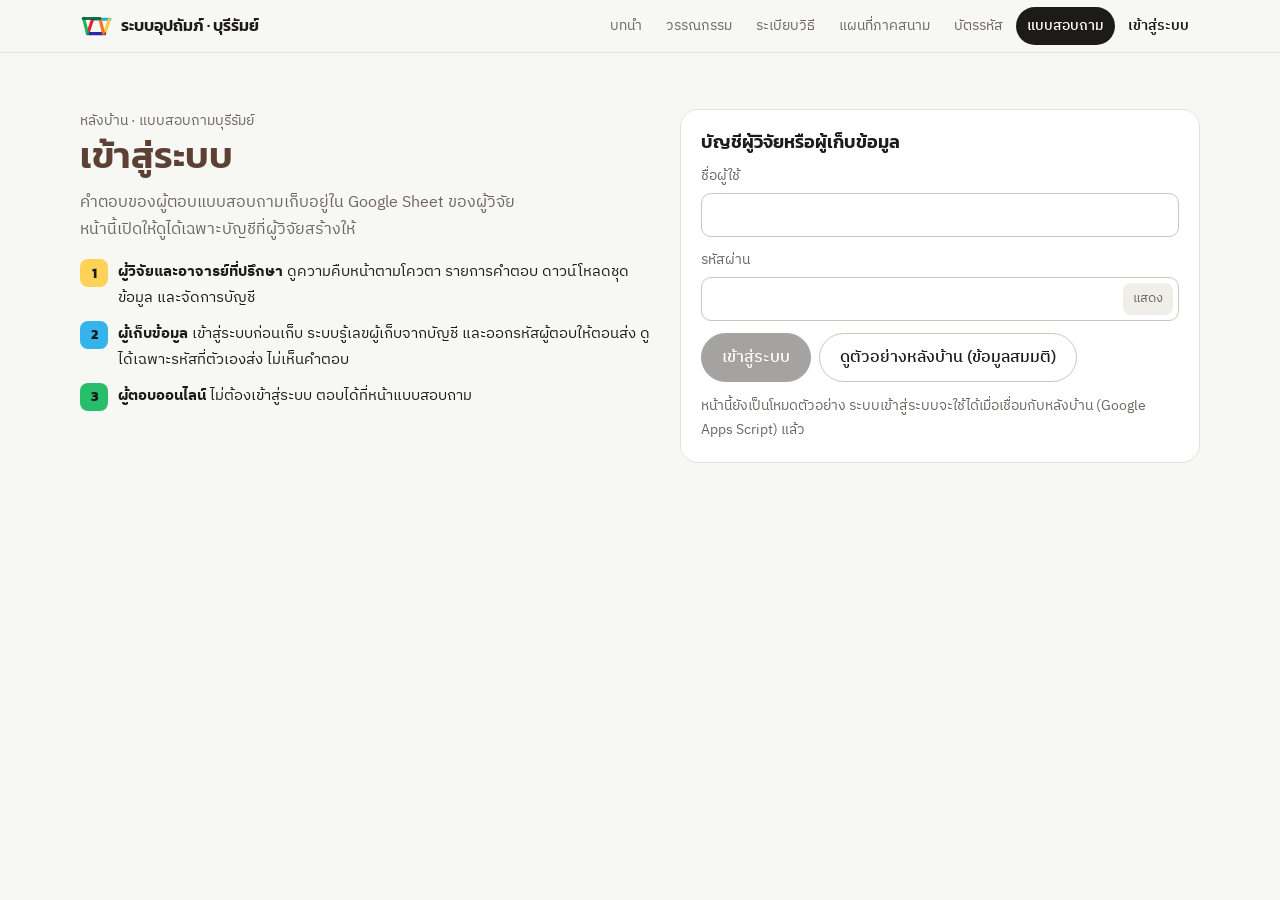
==== commit 1e87e004: "New site logo in the nav bar and as the browser-tab icon Co-Authored-By: Claude Opus 5.5 <noreply@an" ====
--- a/admin/index.html
+++ b/admin/index.html
@@ -10,7 +10,6 @@
 <link rel="preconnect" href="https://fonts.gstatic.com" crossorigin>
 <link rel="stylesheet" href="https://fonts.googleapis.com/css2?family=Kanit:wght@500;600;700&family=IBM+Plex+Sans+Thai:wght@400;500;600&family=IBM+Plex+Mono:wght@400;500&display=swap">
 <link rel="stylesheet" href="../assets/site.css">
-<link rel="icon" href="data:image/svg+xml,%3Csvg xmlns='http://www.w3.org/2000/svg' viewBox='0 0 16 16'%3E%3Crect x='1' y='1' width='6' height='6' rx='1.5' fill='%23fed257'/%3E%3Crect x='9' y='1' width='6' height='6' rx='1.5' fill='%23fbb1d1'/%3E%3Crect x='1' y='9' width='6' height='6' rx='1.5' fill='%2335b4ec'/%3E%3Crect x='9' y='9' width='6' height='6' rx='1.5' fill='%2328bd6b'/%3E%3C/svg%3E">
 <style>
 /* Layout: sign-in gate → (admin) field-office console: status strip, district progress against quota, tabs; (enumerator) own account and sent codes */
 main.wrap{display:grid;gap:18px;padding-top:24px}
@@ -69,9 +68,13 @@
 #loginbox .login{max-width:none}
 .grid2{display:grid;grid-template-columns:1fr 1fr;gap:16px}@media (max-width:820px){.grid2{grid-template-columns:1fr}}
 </style>
+<link rel="icon" href="../assets/favicon.svg" type="image/svg+xml">
+<link rel="icon" href="../assets/favicon-32.png" sizes="32x32" type="image/png">
+<link rel="apple-touch-icon" href="../assets/apple-touch-icon.png">
+<meta name="theme-color" content="#f7f7f4">
 </head>
 <body>
-<nav class="site-nav" aria-label="เมนูหลัก"><div class="wrap"><a class="brand" href="../"><i aria-hidden="true"><b style="background:#fed257"></b><b style="background:#fbb1d1"></b><b style="background:#35b4ec"></b><b style="background:#28bd6b"></b></i>ระบบอุปถัมภ์ · บุรีรัมย์</a><ul><li><a class="nl" href="../#intro">บทนำ</a></li><li><a class="nl" href="../#lit">วรรณกรรม</a></li><li><a class="nl" href="../#method">ระเบียบวิธี</a></li><li><a class="nl" href="../field/">แผนที่ภาคสนาม</a></li><li><a class="nl" href="../codes/">บัตรรหัส</a></li><li><a class="nl cta" href="../survey/">แบบสอบถาม</a></li><li><a class="nl" href="../admin/" aria-current="page">เข้าสู่ระบบ</a></li></ul></div></nav>
+<nav class="site-nav" aria-label="เมนูหลัก"><div class="wrap"><a class="brand" href="../"><img class="logo" src="../assets/logo.svg" alt="" width="33" height="22">ระบบอุปถัมภ์ · บุรีรัมย์</a><ul><li><a class="nl" href="../#intro">บทนำ</a></li><li><a class="nl" href="../#lit">วรรณกรรม</a></li><li><a class="nl" href="../#method">ระเบียบวิธี</a></li><li><a class="nl" href="../field/">แผนที่ภาคสนาม</a></li><li><a class="nl" href="../codes/">บัตรรหัส</a></li><li><a class="nl cta" href="../survey/">แบบสอบถาม</a></li><li><a class="nl" href="../admin/" aria-current="page">เข้าสู่ระบบ</a></li></ul></div></nav>
 <main class="wrap" id="root" aria-live="polite"></main>
 <dialog id="dlg"><div class="in"><div style="display:flex;justify-content:space-between;align-items:center;gap:8px"><h3 id="dlgT"></h3><button class="btn sm" id="dlgX">ปิด</button></div><div id="dlgB"></div></div></dialog>
 <script src="../assets/config.js"></script>
--- a/assets/site.css
+++ b/assets/site.css
@@ -33,8 +33,7 @@
 .site-nav{position:sticky;top:env(safe-area-inset-top,0px);z-index:20;background:color-mix(in oklab,var(--bg) 86%,transparent);backdrop-filter:saturate(1.6) blur(14px);-webkit-backdrop-filter:saturate(1.6) blur(14px);border-bottom:1px solid var(--line);margin-inline:calc(-1 * max(16px,env(safe-area-inset-left,0px)));padding-inline:max(16px,env(safe-area-inset-left,0px))}
 .site-nav .wrap{display:flex;align-items:center;gap:16px;min-height:52px}
 .brand{font-family:var(--f-display);font-weight:600;color:var(--ink);text-decoration:none;white-space:nowrap;font-size:.98rem;display:flex;align-items:center;gap:8px}
-.brand i{display:inline-grid;grid-template-columns:repeat(2,7px);gap:2px}
-.brand i b{width:7px;height:7px;border-radius:2px;display:block}
+.brand img.logo{width:33px;height:22px;display:block;flex:none}
 .site-nav ul{display:flex;gap:2px;list-style:none;margin:0 0 0 auto;padding:0;overflow-x:auto;scrollbar-width:none}
 .site-nav ul::-webkit-scrollbar{display:none}
 .site-nav a.nl{display:block;padding:7px 11px;border-radius:999px;color:var(--muted);text-decoration:none;font-size:.9rem;white-space:nowrap;transition:background .15s,color .15s}
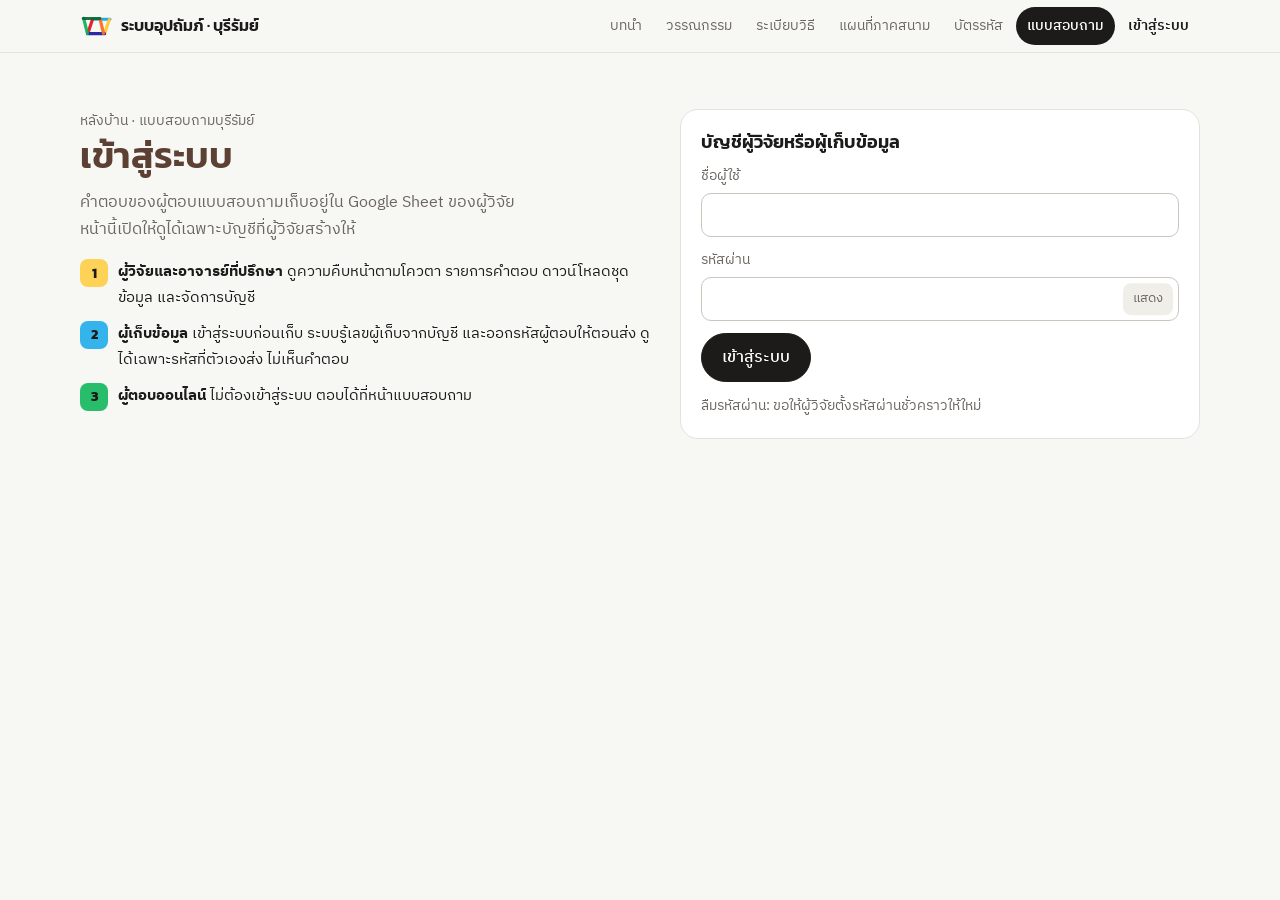
==== commit cfe40b79: "Show the reason when the dashboard cannot load Co-Authored-By: Claude Opus 5.5 <noreply@anthropic.co" ====
--- a/admin/index.html
+++ b/admin/index.html
@@ -179,7 +179,9 @@
   function loadAdmin() {
     root.innerHTML = headBar("หลังบ้านแบบสอบถาม", "ระบบอุปถัมภ์ · บุรีรัมย์ · ข้อมูลจาก Google Sheet ของผู้วิจัย") + '<p class="empty">กำลังโหลดข้อมูล…</p>';
     wireHead();
-    api("data").then(function (j) { if (!j.ok) return fail(j); D = j; renderAdmin(); });
+    var slow = setTimeout(function () { var e = root.querySelector(".empty"); if (e) e.textContent = "กำลังโหลดข้อมูล… ระบบของ Google ตื่นช้าในครั้งแรก รออีกสักครู่"; }, 8000);
+    api("data").then(function (j) { clearTimeout(slow); if (!j.ok) return fail(j); D = j; try { renderAdmin(); } catch (e) { root.insertAdjacentHTML("beforeend", '<p class="notice">แสดงผลไม่ได้: ' + esc(e.message) + '</p>'); console.error(e); } })
+      .catch(function (e) { clearTimeout(slow); msg("โหลดข้อมูลไม่สำเร็จ: " + (e && e.message || e), true); });
   }
   function rows() { return D.rows.filter(function (r) { return $("#showTest").checked || !r.test; }).map(function (r) { r.p = parse(r.code); return r; }).filter(function (r) { return r.p; }); }
   function renderAdmin() {
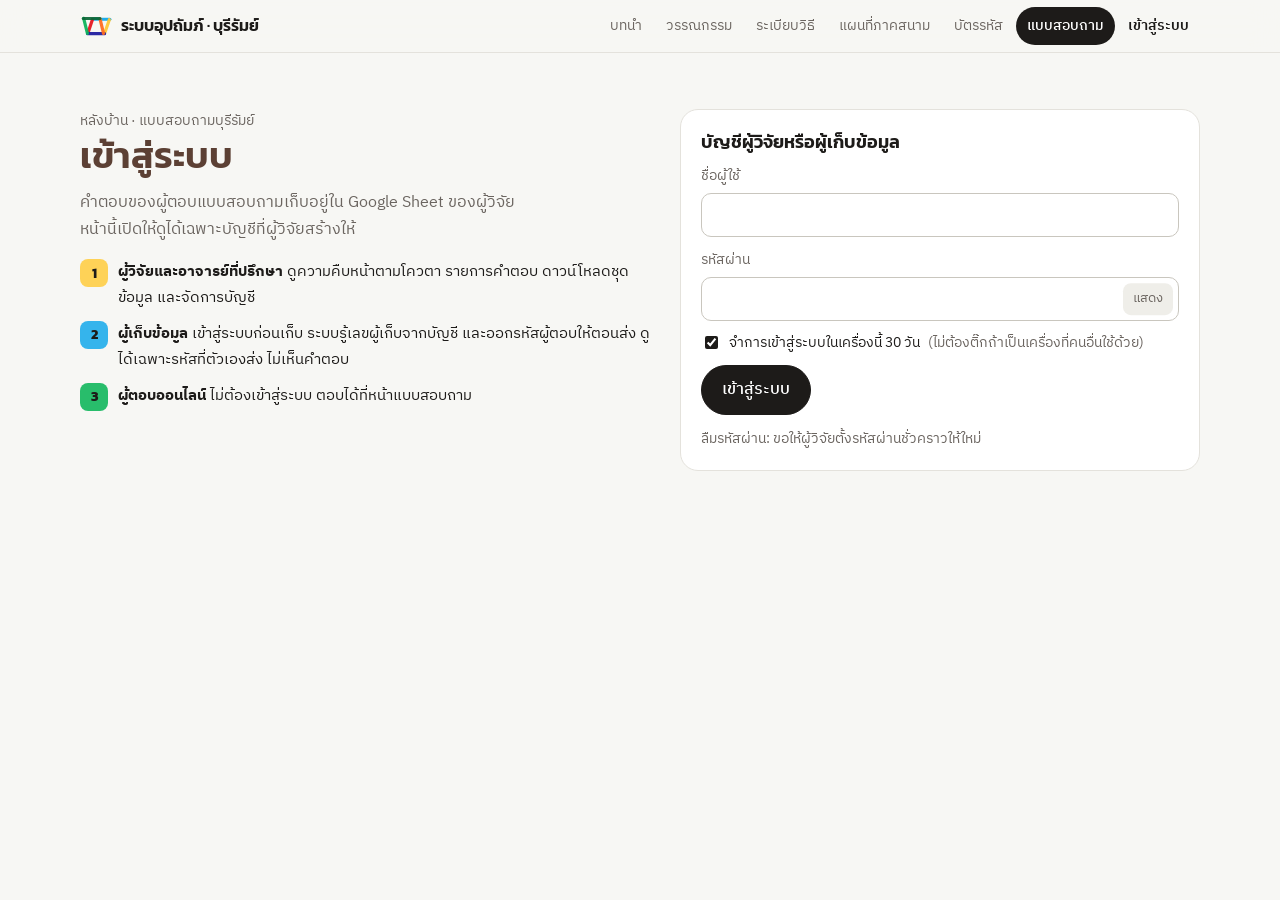
==== commit 9e928b65: "QR invites: a collector hands a one-time QR, the respondent answers on their own phone, the code car" ====
--- a/admin/index.html
+++ b/admin/index.html
@@ -216,7 +216,7 @@
       D.lgus.map(function (l) { var t = l.target[TIER], g = byL[l.code], G = g.reduce(function (a, b) { return a + b; }, 0), TT = t.reduce(function (a, b) { return a + b; }, 0);
         return '<tr><td class="num">' + l.code + '</td><td>' + esc(l.n) + '</td><td>' + esc(l.d) + '</td>' + t.map(function (v, i) { return '<td class="r num"' + (g[i] >= v && v ? ' style="color:var(--mint-ink);font-weight:600"' : '') + '>' + g[i] + '/' + v + '</td>'; }).join("") +
         '<td class="r num">' + G + '/' + TT + '<span class="prog"><i style="width:' + Math.min(100, TT ? G / TT * 100 : 0).toFixed(0) + '%"></i></span></td></tr>'; }).join("") + '</tbody></table></div>';
-    var SEX = { 1: "ชาย", 2: "หญิง", 3: "ไม่ระบุ" }, MODE = { 0: "กระดาษ", 1: "อ่านให้ฟัง", 2: "ออนไลน์" };
+    var SEX = { 1: "ชาย", 2: "หญิง", 3: "ไม่ระบุ" }, MODE = { 0: "กระดาษ", 1: "อ่านให้ฟัง", 2: "ออนไลน์", 3: "QR" };
     $("#pr").innerHTML = '<div class="tools"><input id="q" placeholder="ค้นหารหัส ตำบล ผู้เก็บ หรือธง" aria-label="ค้นหา"><span class="small muted">แตะแถวเพื่อดูคำตอบทั้งหมด</span></div><div class="tscroll"><table><thead><tr><th>รหัส</th><th>รับเมื่อ</th><th>อำเภอ</th><th>ตำบล</th><th>รุ่น</th><th>เพศ</th><th>วิธีตอบ</th><th>ผู้เก็บ</th><th class="r">I</th><th class="r">P</th><th class="r">C</th><th>ธง</th></tr></thead><tbody id="rb"></tbody></table></div>';
     var drawR = function () { var q = ($("#q").value || "").trim(); var L = R.filter(function (r) { return !q || (r.code + " " + r.tambon + " " + r.flag + " " + r.collector).indexOf(q) >= 0; }).sort(function (a, b) { return b.received < a.received ? -1 : 1; });
       $("#rb").innerHTML = L.length ? L.slice(0, 500).map(function (r) { return '<tr class="click" data-code="' + esc(r.code) + '"><td class="num">' + esc(r.code) + (r.test ? ' <span class="chip">ทดสอบ</span>' : '') + '</td><td class="num">' + esc((r.received || "").replace("T", " ").slice(0, 16)) + '</td><td>' + esc(r.district) + '</td><td>' + esc(r.tambon) + '</td><td>' + r.p.gen + '</td><td>' + (SEX[r.sex] || "-") + '</td><td>' + (MODE[r.mode] || "-") + '</td><td>' + (r.p.en === "9" ? "ออนไลน์" : esc(r.collector || r.p.en)) + '</td><td class="r num">' + esc(r.I) + '</td><td class="r num">' + esc(r.P) + '</td><td class="r num">' + esc(r.C) + '</td><td class="flag">' + esc(r.flag) + '</td></tr>'; }).join("") : '<tr><td colspan="12" class="empty">ยังไม่มีคำตอบ</td></tr>'; };
@@ -268,7 +268,7 @@
   function renderExport() {
     $("#px").innerHTML = '<div class="card" style="display:grid;gap:12px"><h3>ดาวน์โหลดชุดข้อมูล</h3><p class="small muted">ไฟล์ CSV (UTF-8 เปิดด้วย Excel, Stata, R ได้) หนึ่งแถวต่อผู้ตอบ ใช้รหัสผู้ตอบเป็นตัวระบุ ไม่มีชื่อ ไม่มีเบอร์โทร ทุกครั้งที่ดาวน์โหลดถูกบันทึกในชีต “บันทึกระบบ”</p>' +
       '<label class="small"><input type="checkbox" id="xt"> รวมข้อมูลทดสอบ</label><div class="tools"><button class="btn primary" data-w="responses">คำตอบทั้งหมด (responses.csv)</button><button class="btn" data-w="conjoint">การเลือกคู่ผู้สมัคร (conjoint.csv)</button></div>' +
-      '<p class="small muted">คอลัมน์: code, rid (เลขอ้างอิงฟอร์ม), collector, received, test, flag, started, finished, seconds, mode, venue, enumerator, version, order, q1 … q76, ipc_I, ipc_P, ipc_C</p></div>';
+      '<p class="small muted">คอลัมน์: code, rid (เลขอ้างอิงฟอร์ม), collector, received, test, flag, started, finished, seconds, mode (0 กระดาษ · 1 อ่านให้ฟัง · 2 ออนไลน์ · 3 QR), venue, enumerator, version, order, q1 … q76, ipc_I, ipc_P, ipc_C</p></div>';
     $("#px").onclick = function (e) { var b = e.target.closest("button[data-w]"); if (!b) return;
       if (demo()) return msg("โหมดตัวอย่าง: ดาวน์โหลดได้เมื่อเชื่อมหลังบ้านแล้ว", true);
       b.disabled = true; api("exportCsv", { which: b.dataset.w, includeTest: $("#xt").checked }).then(function (j) { b.disabled = false; if (!j.ok) return fail(j);
--- a/assets/site.css
+++ b/assets/site.css
@@ -87,3 +87,9 @@
 details.sent summary{cursor:pointer;font-size:.9rem;color:var(--muted)}
 details.sent table{margin-top:8px;font-size:.85rem}
 .big-code{font-size:1.25rem;letter-spacing:.04em}
+.login .remember{display:flex;gap:8px;align-items:flex-start;font-size:.86rem;line-height:1.5;cursor:pointer}
+.login .remember input{margin-top:3px;accent-color:var(--ink)}
+.site-nav a.nl.me{display:flex;align-items:center;gap:7px;padding:4px 12px 4px 4px;background:var(--surface);border:1px solid var(--line2);color:var(--ink);font-weight:500}
+.site-nav a.nl.me:hover{border-color:var(--ink)}
+.me-av{width:24px;height:24px;border-radius:50%;background:var(--mint);color:var(--mint-ink);display:grid;place-items:center;font-family:var(--f-display);font-size:.8rem;font-weight:600;flex:none}
+.me-nm{max-width:12ch;overflow:hidden;text-overflow:ellipsis;white-space:nowrap}
